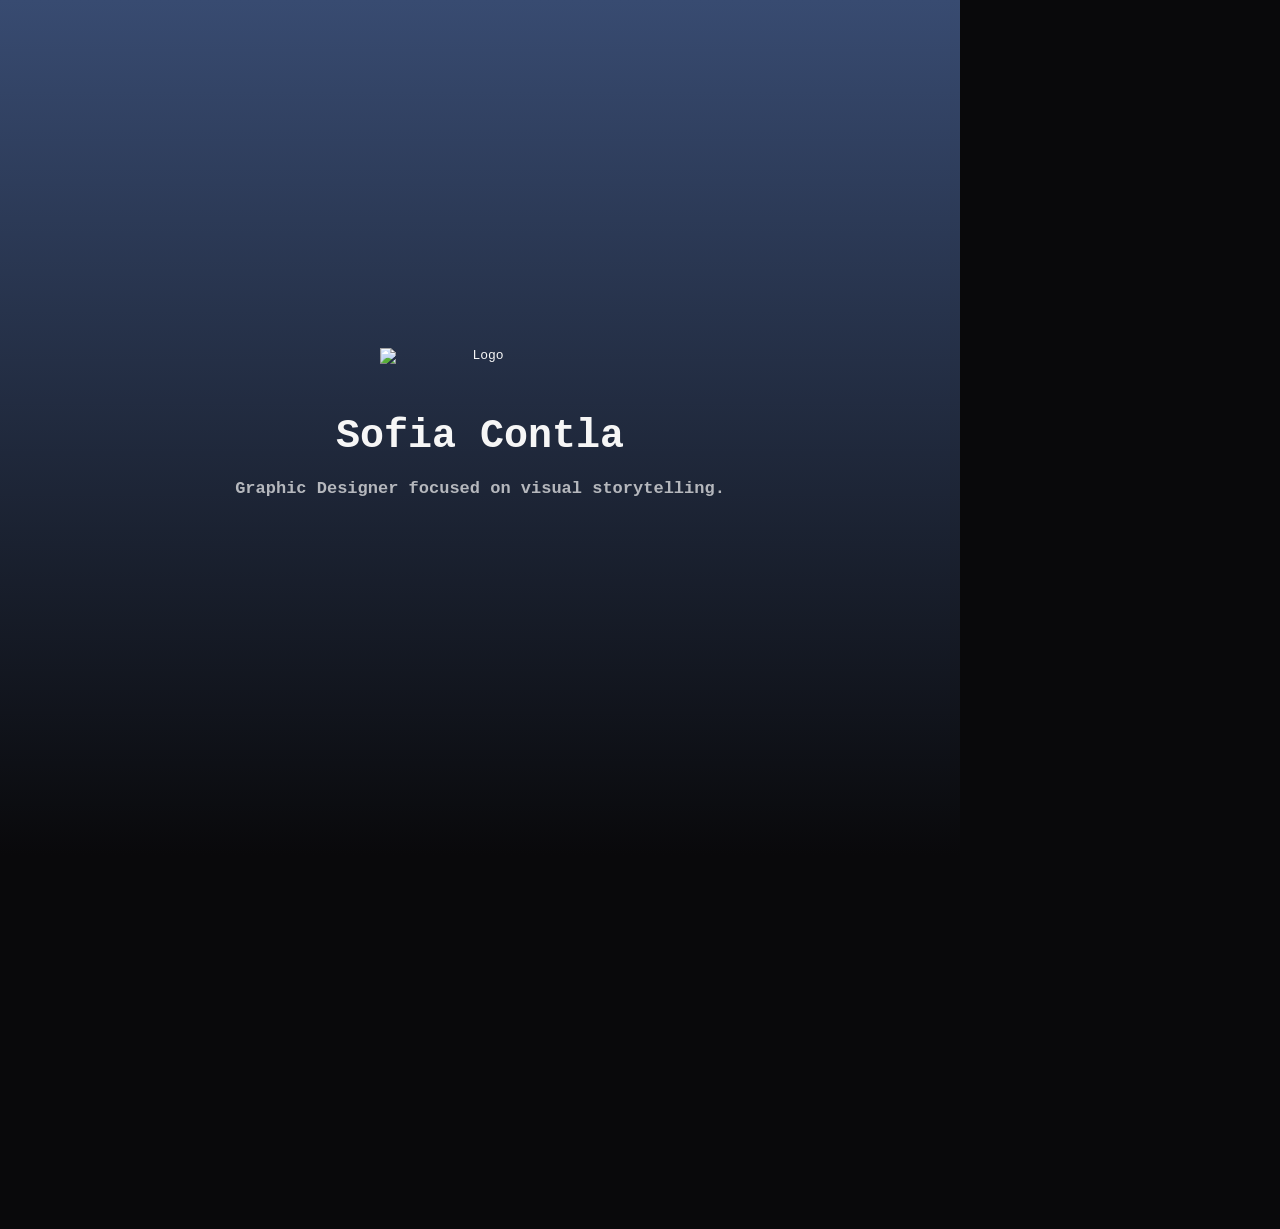
==== index.html @ 43773bbc "Add files via upload" ====
<!DOCTYPE html>
<html lang="es">
<head>
  <meta charset="UTF-8">
  <meta name="viewport" content="width=device-width, initial-scale=1.0">

  <title>Sofia Contla | Portfolio</title>

  <link rel="icon" type="image/png" href="favicon.png">
  <link rel="stylesheet" href="style.css">
</head>

<body>

<div id="header"></div> <!-- menu----------- -->

<!-- PARTE DE CONTENIDO -->
  <main class="main">

<!-- HOME -->

    <div class="hero" id="hero">
      <img src="logo.gif" class="logo-gif" alt="Logo">
      <h1>Sofia Contla</h1>
      <h2>Graphic Designer focused on visual storytelling.</h2>
    </div>


    <section class="projects">

      <a href="wines.html">
        <img src="wine-cover.jpg" alt="Wines">
      </a>

      <a href="naui.html">
        <img src="naui-cover.jpg" alt="NAUI">
      </a>

      <a href="titl.html">
        <img src="titl-cover.jpg" alt="Matches">
      </a>

      <a href="tallo.html">
        <img src="tallo-cover.jpg" alt="Tallo">
      </a>

    </section>


   <div id="footer"></div> <!-- FOOTER --------------- -->

</main>

  <!-- LIGHTBOX -->
  <div class="lightbox" id="lightbox">
    <span class="close" onclick="closeLightbox()">×</span>
    <img id="lightbox-img">
    <p id="lightbox-caption"></p>
  </div>

<script src="script.js"></script>
</body>
</html>
---- style.css ----
/* RESET */
* {
  margin:0;
  padding:0;
  box-sizing:border-box;
}

/*RESPONSIVE OF THE MENU --------------------------- */

.mobile-header {
  display: none;
  position: fixed;
  top: 0;
  left: 0;
  width: 100%;
  height: 60px;
  background: black;
  z-index: 1000;
  align-items: center;
  padding-left: 20px;
}

.mobile-header button {
  background: none;
  border: none;
  color: white;
  font-size: 28px;
  cursor: pointer;
}

/* MOBIILE LOGO -------------------- */

.mobile-logo-link{
  display:flex;
  align-items:center;
  text-decoration:none;
}

.mobile-logo{
  height:28px;
  width:auto;
  display:block;
}

.overlay {
  position: fixed;
  top: 0;
  left: 0;
  width: 100%;
  height: 100%;
  background: rgba(0,0,0,0.6);
  opacity: 0;
  pointer-events: none;
  transition: 0.3s ease;
  z-index: 1500;
}

.overlay.active {
  opacity: 1;
  pointer-events: all;
}

/* BODY INFO GENERAL -------------------------- */

body {
  font-family: monospace;
  background: #09090B;
  color: #F6F6F6;
  margin: 0;
}

/* LOGO DEL SIDE BAR ---------------------------- */

.logo-slot img {
  width: 40%;
  cursor: pointer;
  margin-bottom: 30px;

  opacity: 0;                 /* Inicialmente invisible */
  transform: translateY(-10px); /* Levantado un poco */
  transition: opacity 0.4s ease, transform 0.4s ease; /* Transición suave */
    justify-content:center;

}

.logo-visible {
  opacity: 1;                  /* Se hace visible */
  transform: translateY(0);    /* Se mueve a la posición final */
}

.logo-slot {
  justify-content:center;
  width:80%;
}

.logo-slot a {
  display:flex;
  justify-content:center;
  width:100%;
}


/* SIDEBAR -------------------------------------- */

.sidebar {
  width:25%;
  height:100vh;
  background:#09090B;
  position:fixed;
  right:0;
  top:0;
  display:flex;
  justify-content:center;
  align-items:center;
}

.sidebar-container {
  display:flex;
  flex-direction:column;
  align-items:center;
  width:100%;
}


/* TODOS LOS LINKS DEL SIDEBAR */

.sidebar a {
  color:#F6F6F6;
  text-decoration:none;
  transition:color .3s ease;
}


/* BOTONES */

.slot {
  height:30px;
  display:flex;
  align-items:center;
  justify-content:center;
  width:80%;
  cursor:pointer;
}


.slot:hover {
  color:#DBAEBB;
}


/* PAGINA ACTUAL */

.tab.active {
  color:#384B71;
  font-size: 1.10em;
}

.tab.active::before {
  content:"✦";
  margin-right:8px;
}

/* ---------- MAIN CONTENT HOME PAGE -------------------- */
.main {
  width: 75%;
  margin-right: 25%;
  height: 100vh;
 
}

/* HERO -------------- */
.hero {
  height: 95vh;
  width: 100%;
  display: flex;
  flex-direction: column;
  justify-content: center;
  align-items: center;
  background: linear-gradient(#384B71, #09090B);
  text-align: center;
}

.hero h1 {
  font-size:40px;
  margin-bottom:20px;
}

.hero h2 {
  font-size:17px;
  opacity:0.7;
  margin-bottom:10px;
}

.logo-gif {
  width: 200px;
  margin-bottom: 50px;
}

/* TARJETAS ------------------*/
.projects {
  background:#09090B;
  padding: 50px 0;
  display:flex;
  flex-direction:column;
  align-items:center;
  gap: 50px;
  width:100%;
}

.projects img {
  width: 75%;
  cursor:pointer;
  display:block;
  margin:auto;
  transition:0.3s;

  opacity: 0;
  transform: translateY(40px);
  transition: opacity 0.8s ease, transform 0.8s ease;
}

.projects img.show {
  opacity: 1;
  transform: translateY(0);
}

.projects img:hover {
  transform: scale(1.03);
}


/* ---------- PROJECT PAGES -------------------------------------------------- */

/* HERO ----------------*/

.project-hero{
  width:100%;
  display:flex;
  flex-direction:column;
  align-items:center;
  margin:80px 0;
}

.project-hero img{
  max-width:1200px;
  margin:120px auto;
  width: 70%;
  cursor:pointer;
  display: block;

  opacity: 0;
  transform: translateY(40px);
  transition: opacity 0.8s ease, transform 0.8s ease;
}

.project-hero img.show {
  opacity: 1;
  transform: translateY(0);
}
  .project-hero img:hover {
  transform: scale(1.03);
}


/* HERO TEXT ------------------- */

.hero-text{
  padding:40px 20px;
}

.hero-text h1{
  font-size:40px;
  margin-bottom:10px;
}

.hero-type{
  font-size:14px;
  opacity:0.7;
  margin-bottom:10px;
}

.hero-desc{
  max-width:600px;
  line-height:1.5;
}

/* RESPONSIVE -------------- */

@media (max-width:768px){

.hero-text h1{
  font-size:28px;
}

.hero-text{
  padding:25px;
}

}

/* PROJECT PAGES IMAGES & TEXT --------------- */

.project-content {
  display: flex;
  flex-direction: column;
  gap: 40px;
  align-items: center;
  padding: 40px 20px;
}
.project-content img, 
.project-content video{
  width: 65%;
  max-width: 900px;
  height: auto;
  display: block;
  margin: 0 auto;
}

.general-carousel {
  width: 65%;
  max-width: 900px;
  height: auto;
  display: block;
  margin: 0 auto;
  cursor:pointer;
}

.general-carousel img{
  width:100%;
  height:auto;
  display:block;
}

/* TEXT TITLES SECCTIONS ---------- */

.content-section{
  width:100%;
  display:flex;
  flex-direction:column;
  align-items:center;
  gap:30px;
}

/* HEADER DE SECCIÓN ----------- */

.section-header{
  width:85%;
  max-width:900px;
}

/* TÍTULO */

.section-title{
  font-size:25px;
  margin-bottom:10px;
  letter-spacing:1px;
}

/* DESCRIPCIÓN */

.section-desc{
  max-width:600px;
  line-height:1.5;
  font-size:14px;
}

/* Responsive ----------- */

@media (max-width:768px){

  .section-header{
    width:85%;
  }

  .section-title{
    font-size:20px;
  }

}

/* -------------- IMAGENES CON ANIMACION HOVER ------- */
.animate {
  transition: transform 0.3s ease;
}

.animate:hover {
  transform: scale(1.03);
}

/* IMAGENES QUE PERMITEN ZOOM EN LIGHTBOX */

.zoomable {
  cursor: zoom-in;
}

#lightbox-img {
  transition: transform .3s ease;
  cursor: zoom-in;
}

#lightbox-img.zoomed {
  transform: scale(2);
  cursor: zoom-out;
}

#lightbox {
  overflow:auto;
}

/* -------------- IMAGEN FINAL DEL PRPOYECTO ------- */

.project-final{
  width:100%;
  display:flex;
  justify-content:center;
  margin-top:60px;
}

.project-final img{
  width:75%;
  max-width:1200px;
  cursor:pointer;
  display:block;
  margin:0 auto;

  transition: transform 0.3s ease;
}

.project-final img:hover{
  transform: scale(1.03);
}

/* -------------- Cursores------- */

img {
  cursor: default;
}

img[onclick] {
  cursor:pointer;
}

.zoomable img {
  cursor:zoom-in;
}

/* ---------- GARDEN PAGE ------------------------------------------------ */


.lab-hero{
  max-width:700px;
  margin:120px auto 80px auto;
}

.lab-hero h1{
  font-size:42px;
  margin-bottom:25px;
}

.lab-grid{
  column-count:2;
  column-gap:20px;
  max-width:1100px;
  margin: 0 auto;
  padding: 0 40px;
}


/* GARDEN IMAGES ------------------------------------------- */
.garden-item{
  position:relative;
  margin-bottom:20px;
  break-inside:avoid;
}

.garden-item img{
  width:100%;
  display:block;
  cursor:pointer;
  transition:transform 0.3s ease;
}

.garden-item:hover img{
  transform:scale(1.03);
}

.carousel {
  position:relative;
  overflow:hidden;
}


.carousel img {
  width:100%;
  display:block;
}


.carousel:hover img {
  transform:scale(1.03);
}


.carousel img {
  transition:transform .3s ease;
}

/* ---------- HOVER TEXT ---------- */

.garden-item::after{
  content: attr(data-desc);
  position:absolute;
  bottom:10px;
  left:10px;
  right:10px;

  background:rgba(0,0,0,0.6);
  color:white;
  font-size:12px;
  padding:10px;

  opacity:0;
  transition:0.3s ease;
  pointer-events:none;
}

.garden-item:hover::after{
  opacity:1;
}

/* ---------- LIGHTBOX ---------- */

.lightbox{
  display:none;
  position:fixed;
  inset:0;

  background:rgba(0,0,0,.9);

  justify-content:center;
  align-items:center;
  flex-direction:column;

  overflow:hidden;
  z-index:999;
}

.lightbox img{
  max-width:80%;
  max-height:70vh;
  transition:transform .15s ease;
  user-select:none;
}

.lightbox p{
  color:white;
  margin-top:15px;
  max-width:600px;
  text-align:center;
  font-size:14px;
}

.lightbox .close{
  position:absolute;
  top:20px;
  right:30px;
  font-size:30px;
  color:white;
  cursor:pointer;
}

#lightbox-img{
  transition: transform .15s ease;
  user-select:none;
  will-change:transform;
  cursor:default;
}

#lightbox-img.can-zoom{
  cursor:zoom-in;
}

#lightbox-img.can-zoom.zoomed{
  cursor:grab;
}

#lightbox-img.can-zoom.dragging{
  cursor:grabbing;
}

#lightbox-img.dragging {
  cursor: grabbing;
  user-select: none;
}

.static-img{
  cursor:default !important;
  pointer-events:none;
}


/*---------- ABOUT AND CONTACT PAGE ------- */

.about-container{
  max-width:900px;
  margin:120px auto 80px auto;
  padding:0 20px;

  display:flex;
  flex-direction:column;
  align-items:center;
  gap:40px;
}

.about-image img{
  width:100%;
  max-width:400px;
  display:block;
  border-radius:20px;
}

/* TEXT CONTENT */

.about-text{
  width:85%;
  max-width:900px;
}

.about-text h1{
  font-size:42px;
  margin-bottom:20px;
  letter-spacing:1px;
}

.about-text p{
  max-width:600px;
  line-height:1.6;
  font-size:15px;
  margin-bottom:15px;
}

.about-text a{
  color:white;
  text-decoration:none;
  transition:color 0.3s ease;
}

.about-text a:hover{
  color:#DBAEBB;
}

@media (max-width:768px){

  .about-container{
    margin:100px auto 60px auto;
    padding:0 20px;
  }

  .about-image img{
    max-width:180px;
    margin:auto;
  }

  .about-text{
    width:100%;
  }

  .about-text h1{
    font-size:32px;
  }

  .about-text p{
    max-width:100%;
    font-size:14px;
  }

} 



/* ---------- CONTACT LINKS (si los sigues usando en otros lados) ---------- */

.contact-section a{
  color:white;
  text-decoration:none;
  transition:color 0.3s ease;
}

.contact-section a:hover{
  color:#DBAEBB;
}

/* ---------- RESPONSIVE ---------- */

@media (max-width:900px){

  .lab-grid{
    column-count:2;
    padding:0 25px;
  }

}

@media (max-width:768px){

  .about-container{
    margin:100px auto 60px auto;
    padding:0 20px;
  }

  .about-image img{
    max-width:180px;
    margin:auto;
  }

  .about-text{
    width:100%;
  }

  .about-text h1{
    font-size:32px;
  }

  .about-text p{
    max-width:100%;
    font-size:14px;
  }

}

@media (max-width:500px){

  .lab-grid{
    column-count:1;
    padding:0 20px;
  }

}



/*SIDE BAR - HAMBURGER MENU ------------ */

 /* MOBILE FIX REAL */
@media (max-width:768px){

  .mobile-header {
    display: flex;
    justify-content: flex-end;
    padding-right: 20px;
  }

  /* 👇 ESCONDER SIDEBAR BASE */
  .sidebar {
    display: none;
  }

  /* 👇 SIDEBAR SOLO CUANDO SE ABRE */
  .sidebar.open {
    display: flex;
    position: fixed;
    top: 0;
    right: 0;
    width: 70%;
    height: 100vh;
    background: #09090B;
    z-index: 2000;
    flex-direction: column;
    justify-content: center;
    align-items: center;
  }

  .main {
    width: 100%;
    margin: 0;
    padding-top: 60px;
  }

}

/*TOP BAR ---------- */

.mobile-topbar{
  display:none;
}

@media (max-width:768px){

  .mobile-topbar{
    display:flex;
    justify-content:space-between;
    align-items:center;
    position:fixed;
    top:0;
    left:0;
    width:100%;
    height:60px;
    padding:0 15px;
    background:#09090B;
    z-index:3000;



    opacity:0;
    transform:translateY(-10px);

    transition:
      opacity .4s ease,
      transform .4s ease;

    pointer-events:none;
  }

  .mobile-topbar.show{

    opacity:1;
    transform:translateY(0);

    pointer-events:auto;

  }

  .mobile-logo{
    height:28px;
    cursor:pointer;
  }

  .mobile-ig{
    font-size:12px;
    color:white;
    text-decoration:none;
  }

  #menuToggle{
    font-size:26px;
    background:none;
    border:none;
    color:white;
    cursor:pointer;
  }
}

/* SITE FOOTER GLOBAL ------------------------- */

.site-footer {
  padding: 80px 0 40px;
  text-align: center;
}

.footer-message {
  font-size: 14px;
  margin-bottom: 20px;
}

.footer-copy {
  font-size: 12px;
  opacity: .6;
}

/* ---------- GARDEN LIGHTBOX ---------- */

.garden-lightbox{

  display:none;

  position:fixed;
  inset:0;

  background:rgba(0,0,0,.9);

  z-index:2000;

  justify-content:center;
  align-items:center;
  flex-direction:column;

}


.garden-lightbox img{

  max-width:80%;
  max-height:75vh;

  object-fit:contain;

}


.garden-lightbox p{

  color:white;

  margin-top:20px;

  max-width:600px;

  text-align:center;

  font-size:14px;

}


.garden-close,
.garden-prev,
.garden-next{

  position:absolute;

  background:none;
  border:none;

  color:white;

  font-size:35px;

  cursor:pointer;

}


.garden-close{

  top:20px;
  right:30px;

}


.garden-prev{

  left:40px;

}


.garden-next{

  right:40px;

}


@media(max-width:768px){

  .garden-prev{
    left:15px;
  }

  .garden-next{
    right:15px;
  }

}

/* PROJECT CAROUSEL ----------------------------- */

.project-lightbox{
  display:none;
  position:fixed;
  top:0;
  left:0;
  width:100%;
  height:100%;
  background:rgba(0,0,0,.9);

  justify-content:center;
  align-items:center;
  flex-direction:column;

  z-index:9999;
}

.project-lightbox img{
  max-width:80%;
  max-height:75vh;
}

.project-lightbox p{
  color:white;
  margin-top:20px;
}

.project-prev,
.project-next{
  position:absolute;
  top:50%;
  transform:translateY(-50%);
  font-size:32px;
  background:none;
  border:none;
  color:white;
  cursor:pointer;
}

.project-prev{
  left:40px;
}

.project-next{
  right:40px;
}

.project-close{
  position:absolute;
  top:20px;
  right:30px;
  font-size:35px;
  color:white;
  cursor:pointer;
}
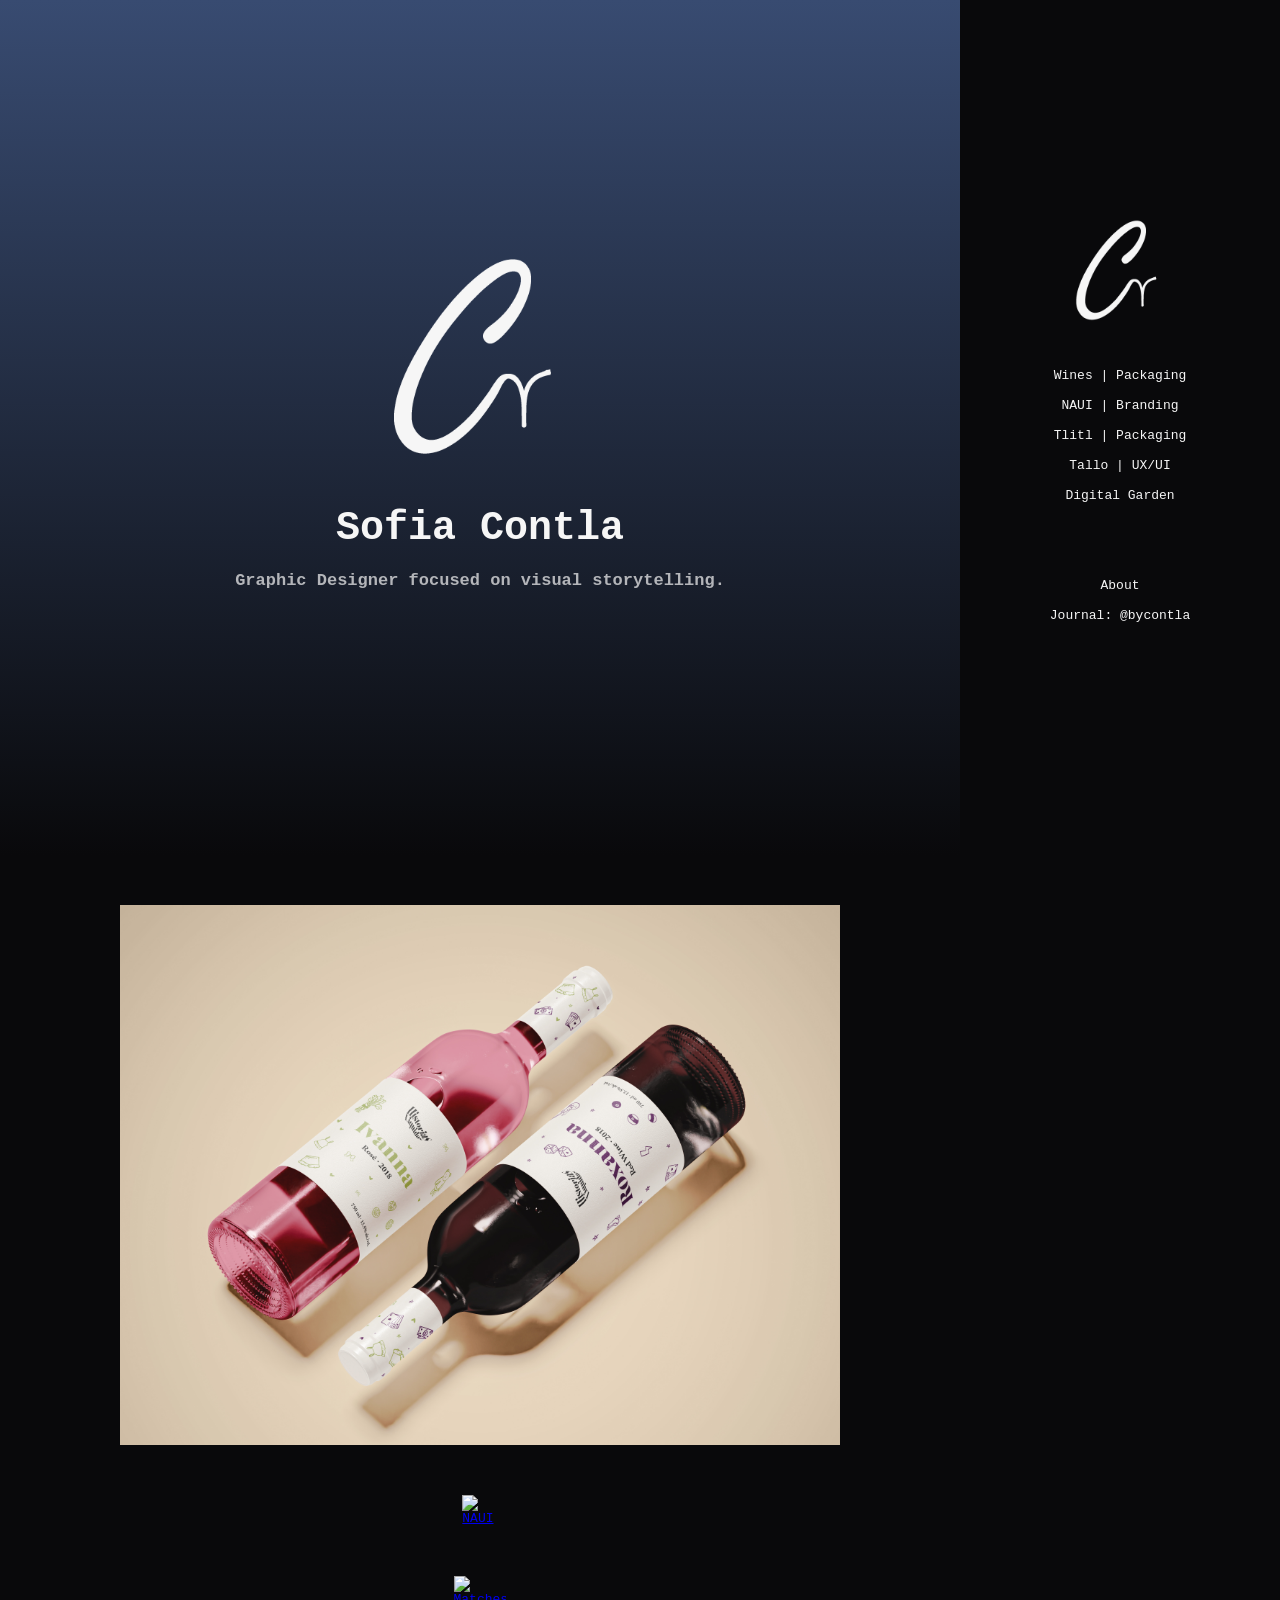
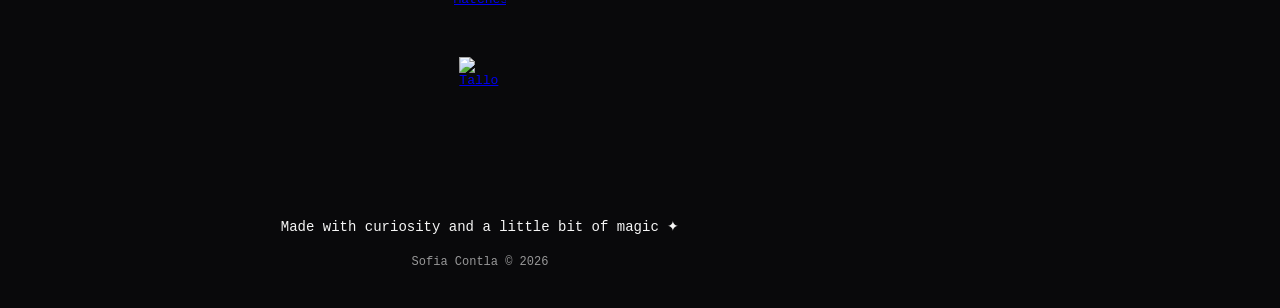
==== commit 11e1ae49: "index.html" ====
--- a/index.html
+++ b/index.html
@@ -12,7 +12,81 @@
 
 <body>
 
-<div id="header"></div> <!-- menu----------- -->
+<!-- TOP BAR MOBILE / HAMBURGER MENU -->
+  <div class="mobile-topbar"> 
+
+    <a href="index.html" class="mobile-logo-link">
+      <img src="logo.gif" class="mobile-logo" alt="Logo">
+    </a>
+
+    <a class="mobile-ig" href="https://www.instagram.com/bycontla" target="_blank">
+      @bycontla
+    </a>
+
+    <button id="menuToggle">☰</button>
+
+  </div>
+  
+  <div id="overlay" class="overlay"></div>
+
+<!-- SIDEBAR MENU -->
+  <aside class="sidebar">
+    <div class="sidebar-container">
+
+  <!-- LOGO -->
+    <div class="slot logo-slot">
+      <a href="index.html">
+        <img src="logo.gif" alt="Logo">
+      </a>
+    </div>
+
+    <div class="slot tab"></div>
+    <div class="slot tab"></div>
+
+  <!-- TABS DE PROYECTOS -->
+
+      <a class="slot tab" href="wines.html">
+        Wines | Packaging
+      </a>
+
+      <div class="divider"></div>
+
+      <a class="slot tab" href="naui.html">
+        NAUI | Branding
+      </a>
+
+      <div class="divider"></div>
+
+      <a class="slot tab" href="titl.html">
+        Tlitl | Packaging
+      </a>
+
+      <div class="divider"></div>
+
+      <a class="slot tab" href="tallo.html">
+        Tallo | UX/UI
+      </a>
+
+      <div class="divider"></div>
+
+      <a class="slot tab" href="garden.html">
+        Digital Garden
+      </a>
+    
+    <div class="slot tab"></div>
+    <div class="slot tab"></div>
+
+    <!-- FOOTER LINKS -->
+    <a class="slot tab" href="about.html">
+      About
+    </a>
+
+    <a class="slot tab" href="https://www.instagram.com/bycontla/" target="_blank">
+      Journal: @bycontla
+    </a>
+
+    </div>
+  </aside>
 
 <!-- PARTE DE CONTENIDO -->
   <main class="main">
@@ -46,8 +120,19 @@
 
     </section>
 
+<!-- FOOTER --------------- -->
 
-   <div id="footer"></div> <!-- FOOTER --------------- -->
+    <footer class="site-footer">
+
+      <p class="footer-message">
+        Made with curiosity and a little bit of magic ✦
+      </p>
+
+      <p class="footer-copy">
+        Sofia Contla © 2026
+      </p>
+
+    </footer>
 
 </main>
 
@@ -60,4 +145,4 @@
 
 <script src="script.js"></script>
 </body>
-</html>+</html>
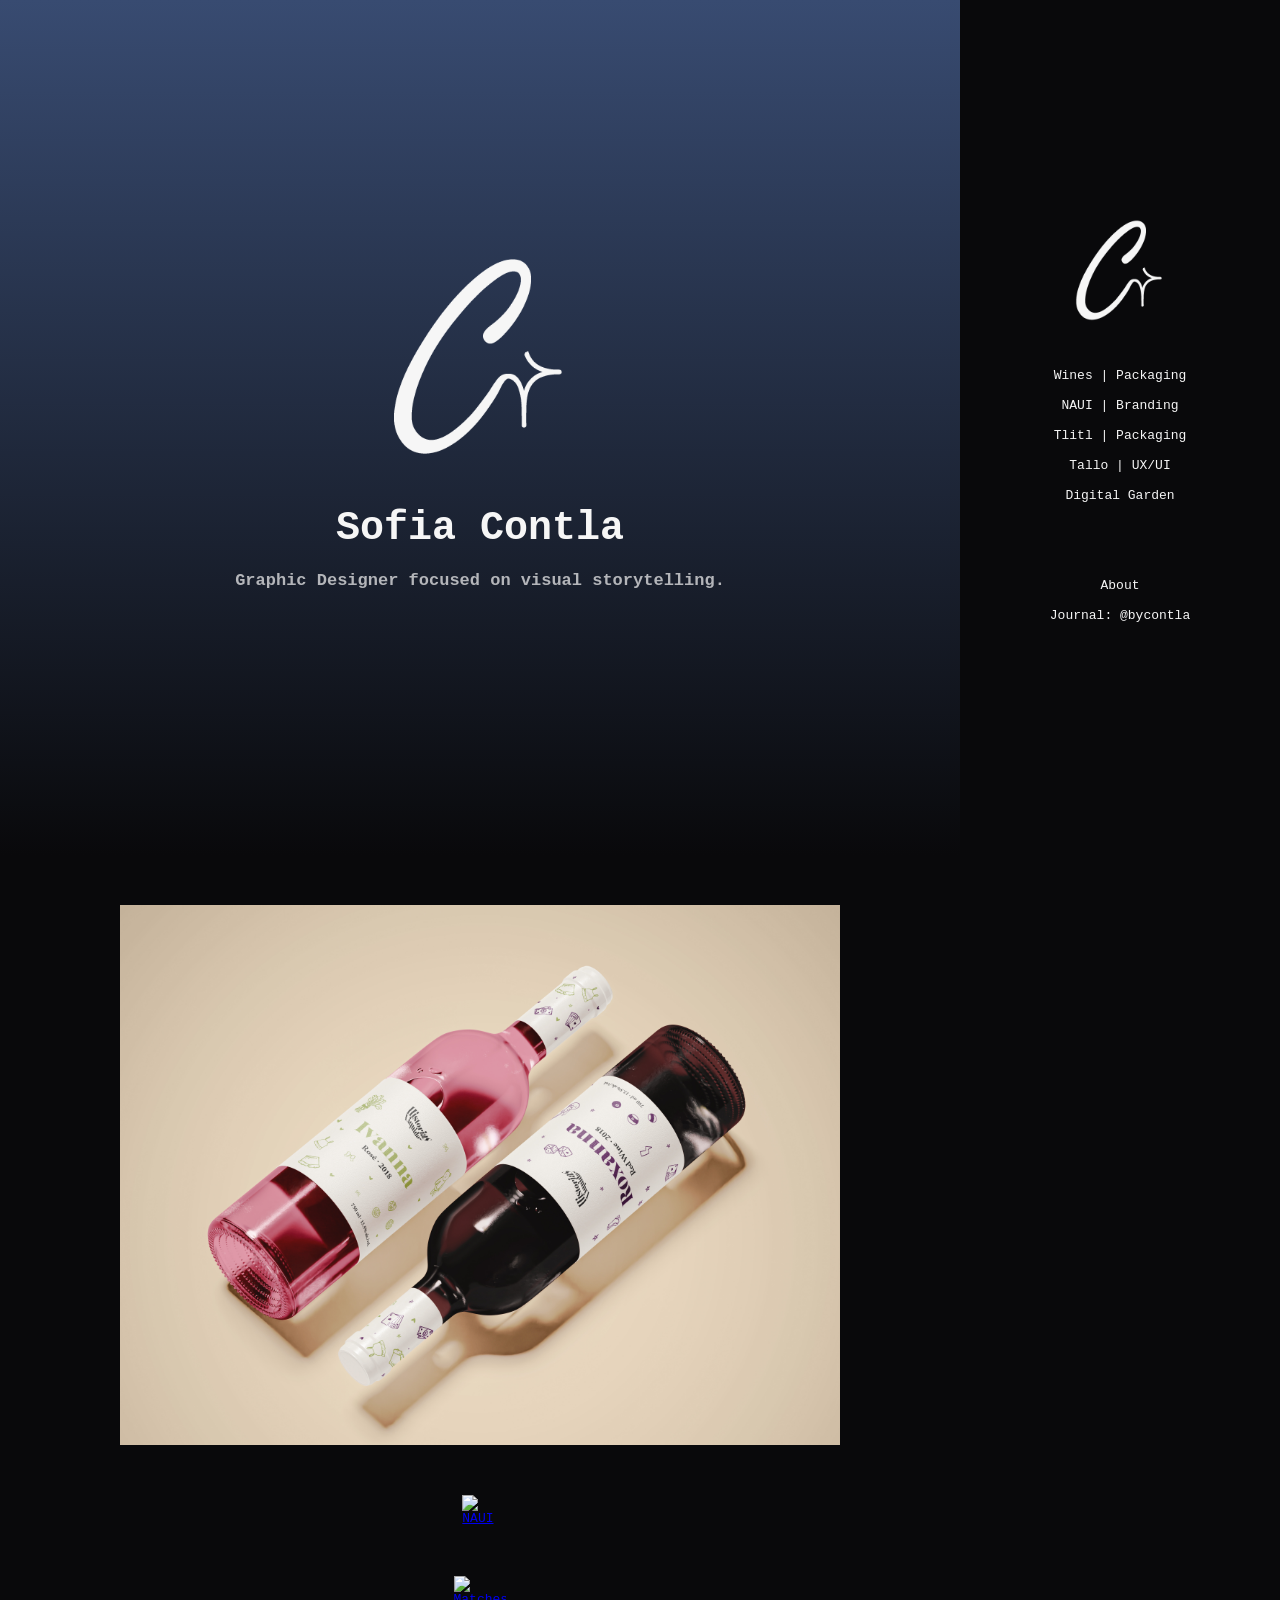
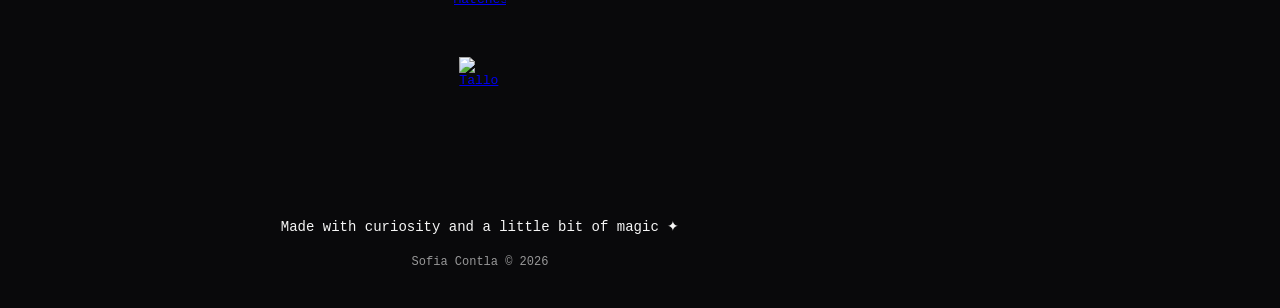
==== commit 99e1751a: "Add files via upload" ====
--- a/index.html
+++ b/index.html
@@ -145,4 +145,4 @@
 
 <script src="script.js"></script>
 </body>
-</html>
+</html>
